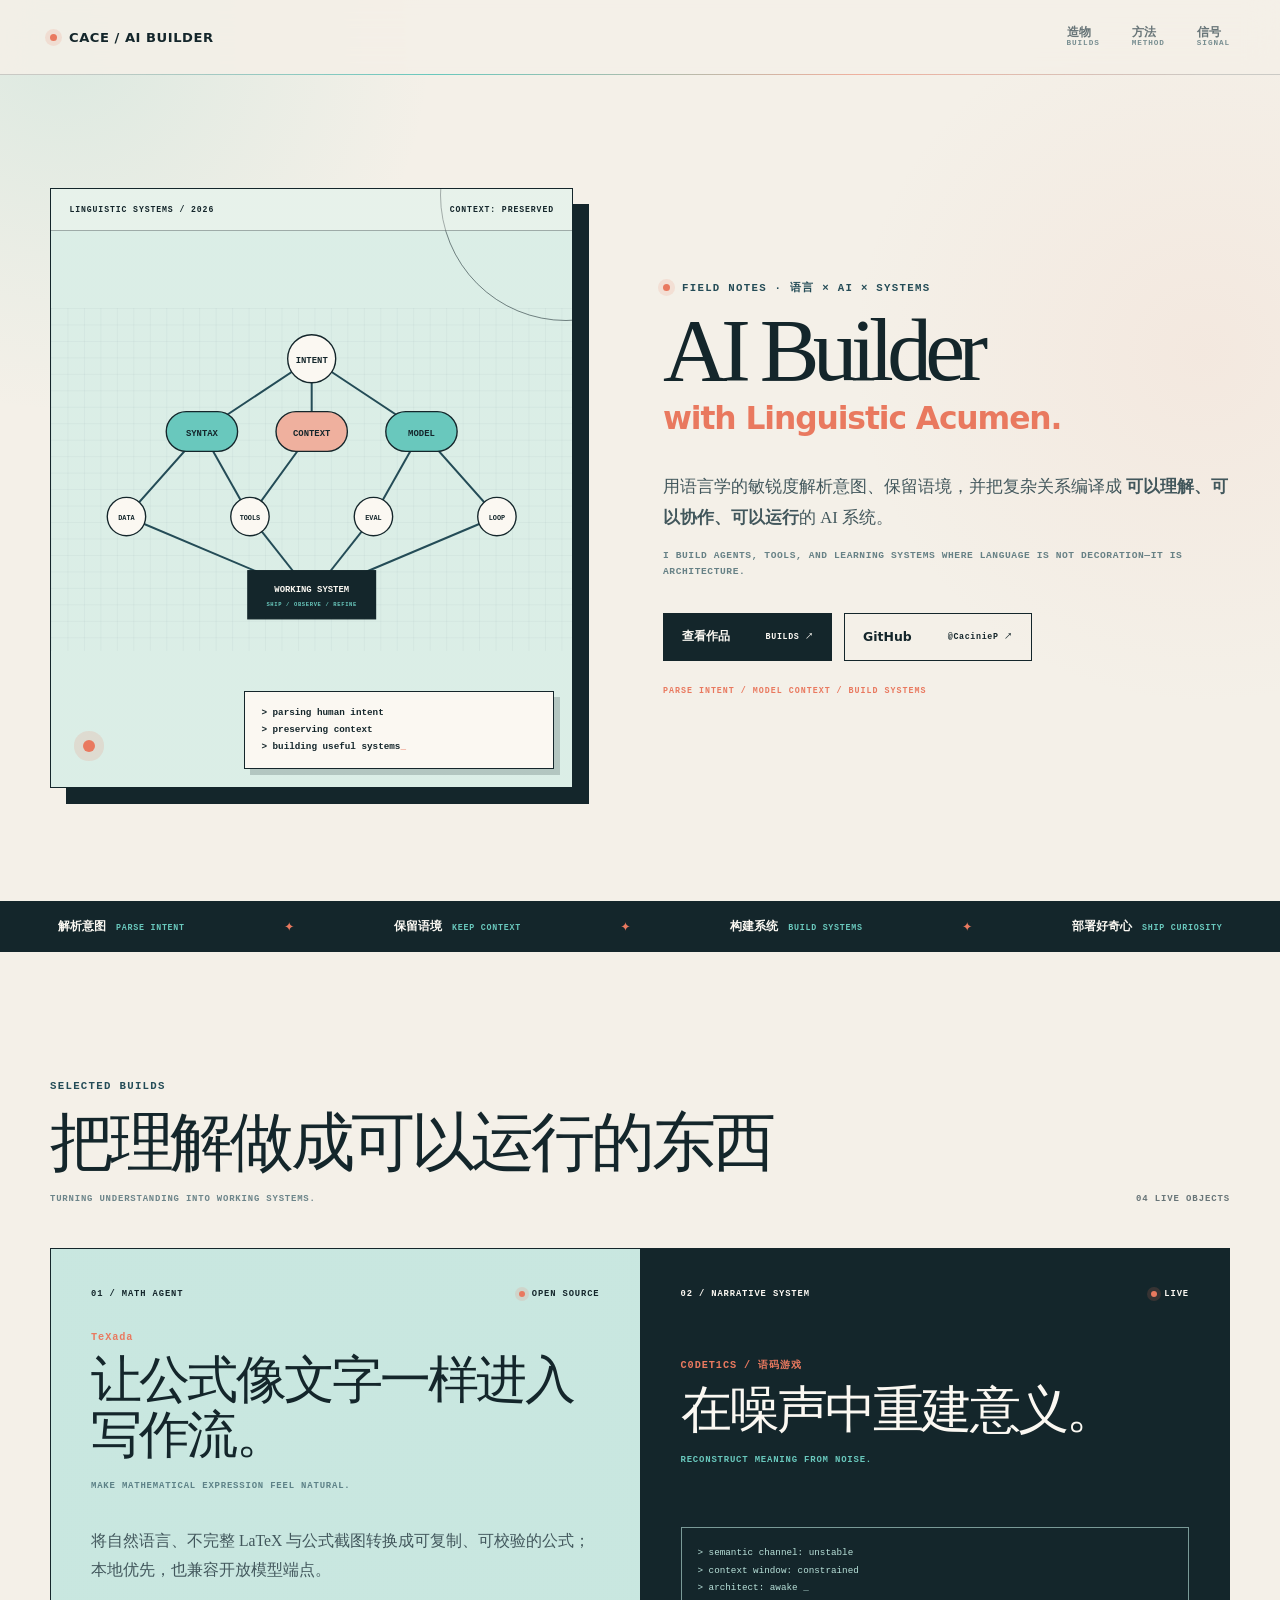
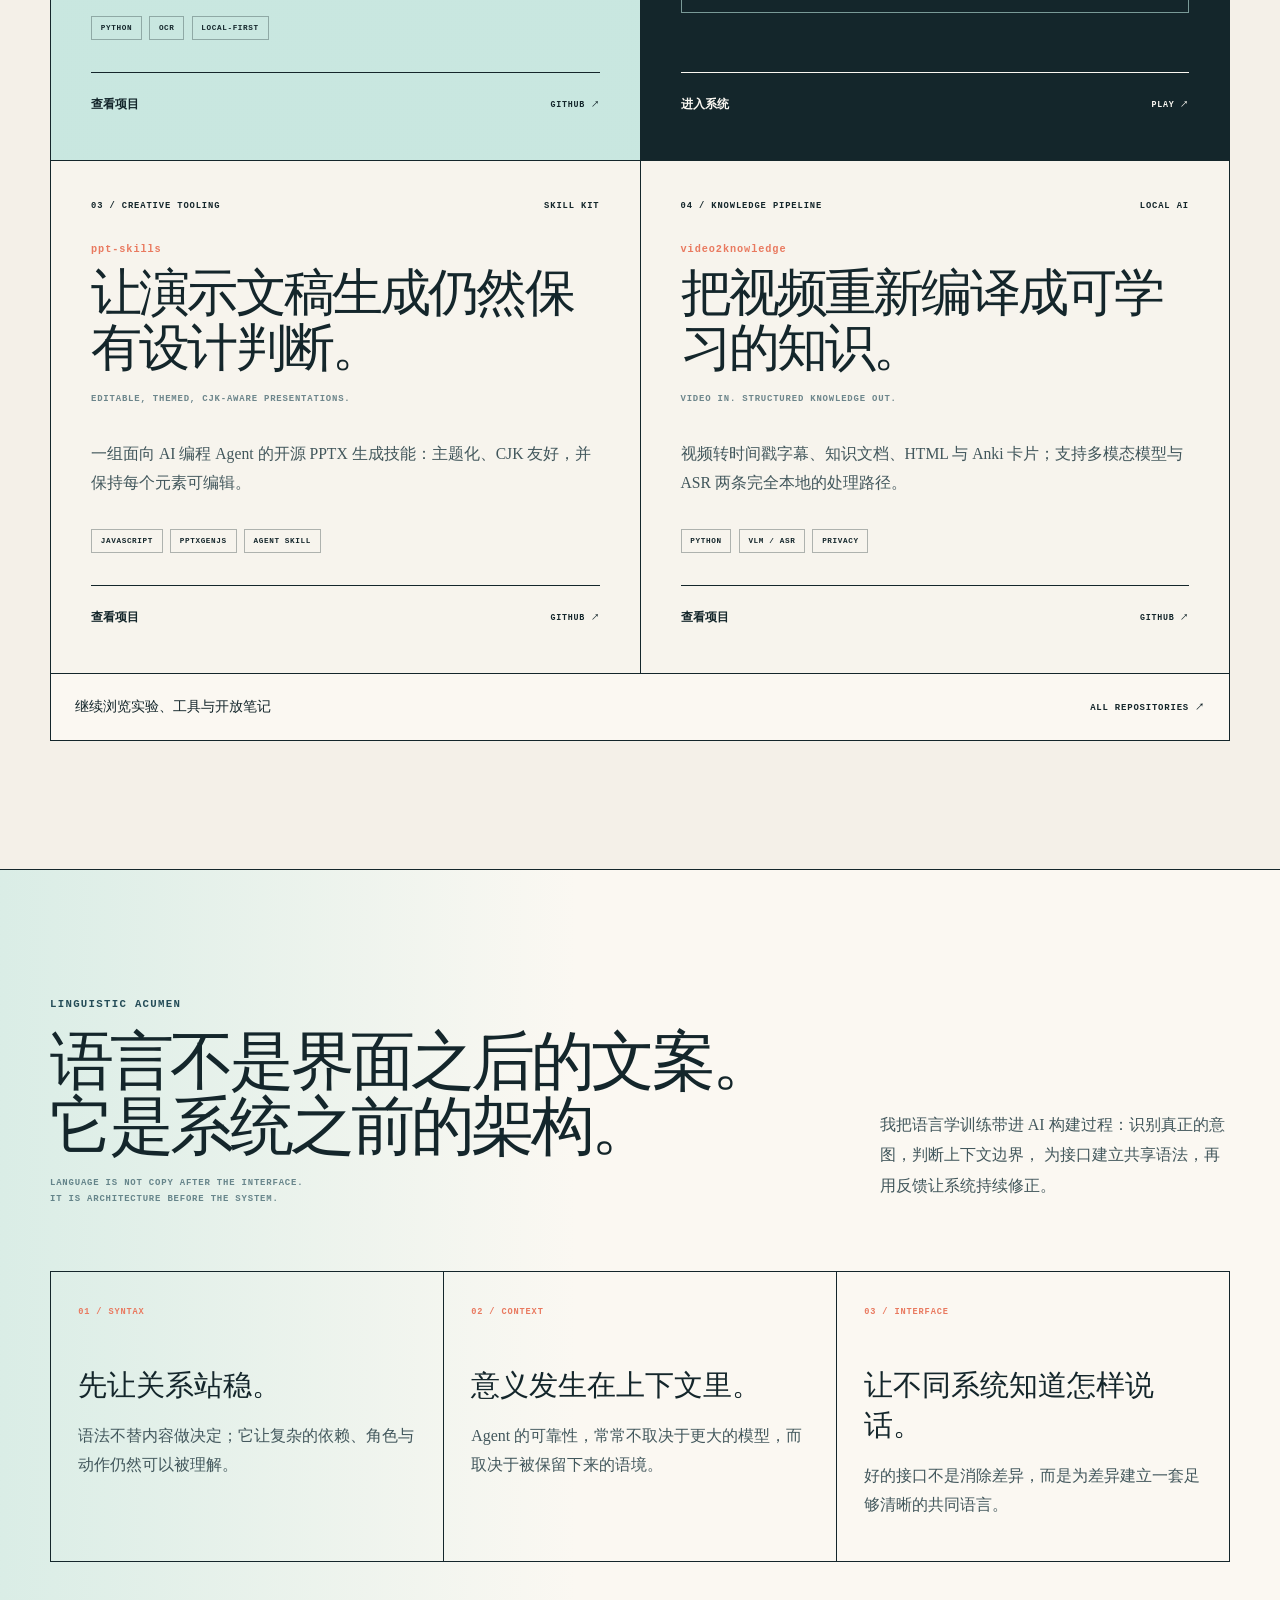
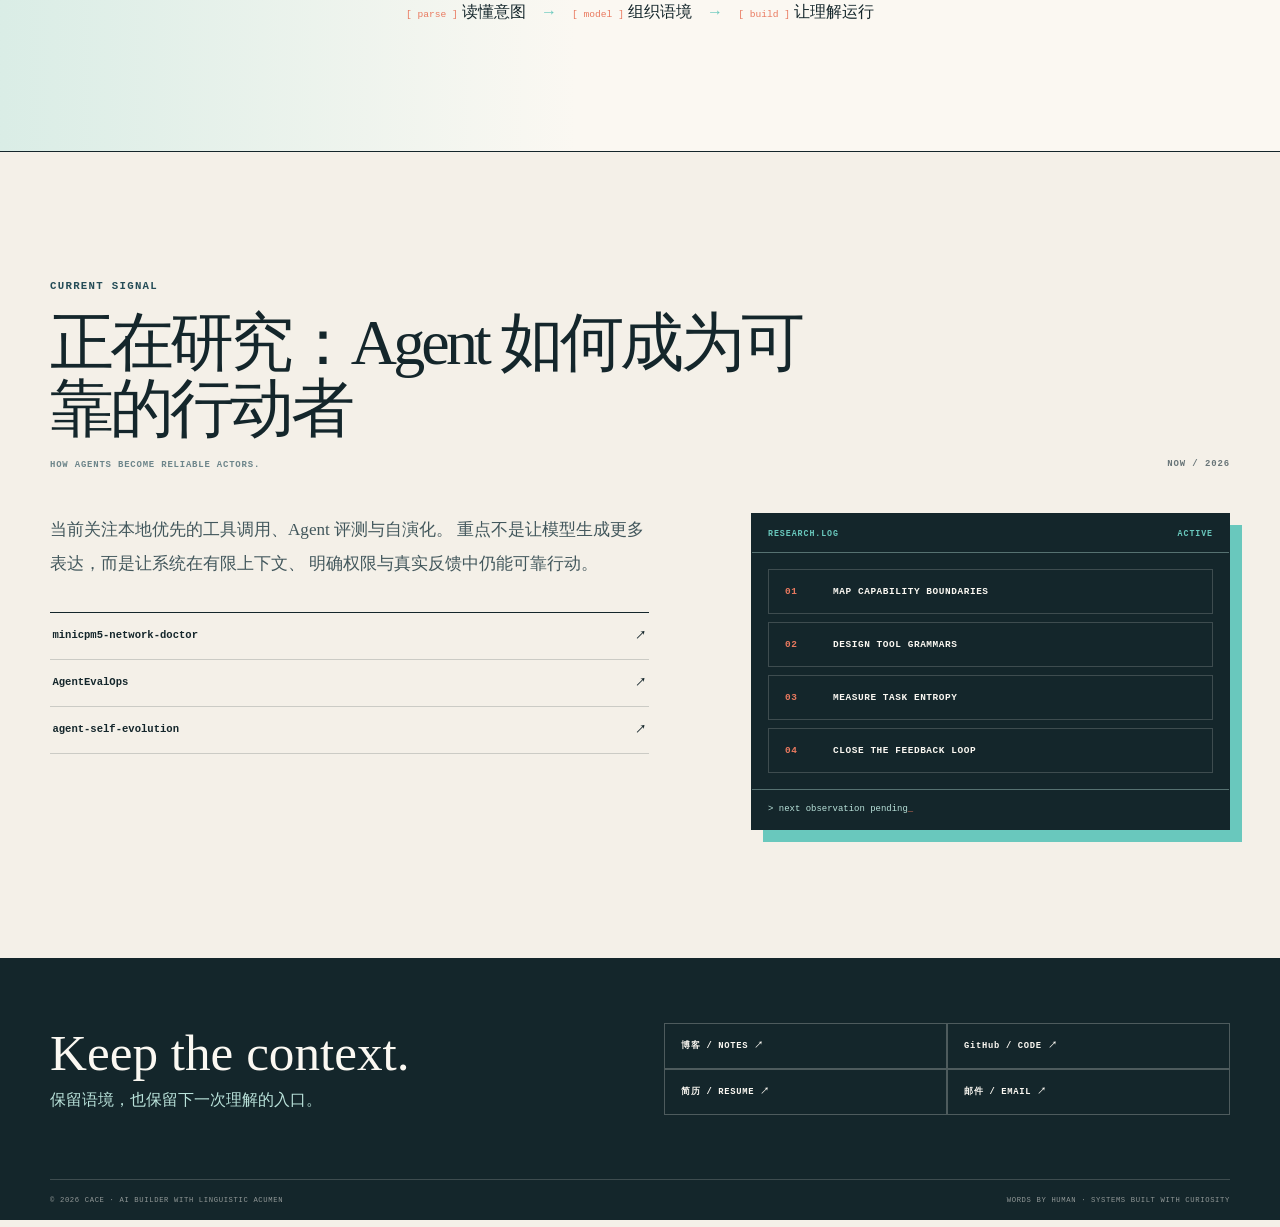
==== index.html @ 43b802f3 "Launch linguistic-acumen portfolio" ====
<!doctype html>
<html lang="zh-CN">
  <head>
    <meta charset="UTF-8" />
    <meta name="viewport" content="width=device-width, initial-scale=1.0" />
    <meta
      name="description"
      content="Cace — AI Builder with Linguistic Acumen. 用语言学敏锐度构建 AI Agent、开发者工具与学习系统。"
    />
    <meta name="theme-color" content="#f4f0e8" />
    <meta property="og:type" content="website" />
    <meta property="og:title" content="Cace — AI Builder with Linguistic Acumen" />
    <meta
      property="og:description"
      content="Parsing intent. Modeling context. Building systems."
    />
    <meta property="og:url" content="https://caciniep.github.io/" />
    <link rel="icon" href="./favicon.svg" type="image/svg+xml" />
    <link rel="canonical" href="https://caciniep.github.io/" />
    <link rel="stylesheet" href="./styles.css" />
    <title>Cace — AI Builder with Linguistic Acumen</title>
  </head>
  <body>
    <a class="skip-link" href="#main-content">跳到正文</a>

    <header class="site-header">
      <div class="shell header-inner">
        <a class="wordmark" href="#top" aria-label="返回首页">
          <span class="status-dot" aria-hidden="true"></span>
          <span>CACE / AI BUILDER</span>
        </a>
        <nav class="site-nav" aria-label="主导航">
          <a href="#builds">造物<small>BUILDS</small></a>
          <a href="#method">方法<small>METHOD</small></a>
          <a href="#signal">信号<small>SIGNAL</small></a>
        </nav>
      </div>
    </header>

    <main id="main-content">
      <section class="hero shell" id="top">
        <div class="hero-art" aria-label="句法树与 Agent 系统图">
          <div class="art-meta">
            <span>LINGUISTIC SYSTEMS / 2026</span>
            <span>CONTEXT: PRESERVED</span>
          </div>
          <svg
            class="graph"
            viewBox="0 0 760 500"
            role="img"
            aria-labelledby="graph-title graph-desc"
          >
            <title id="graph-title">句法树与 Agent 图</title>
            <desc id="graph-desc">
              意图从语言输入，经由语境、工具和反馈节点，汇聚为可运行的系统。
            </desc>
            <defs>
              <pattern
                id="grid"
                width="24"
                height="24"
                patternUnits="userSpaceOnUse"
              >
                <path
                  d="M 24 0 L 0 0 0 24"
                  fill="none"
                  stroke="#244c57"
                  stroke-opacity=".12"
                  stroke-width="1"
                />
              </pattern>
            </defs>
            <rect width="760" height="500" fill="url(#grid)" />
            <g class="graph-lines" fill="none">
              <path d="M380 74 L220 180 L110 304" />
              <path d="M380 74 L380 180 L290 304" />
              <path d="M380 74 L540 180 L650 304" />
              <path d="M220 180 L290 304" />
              <path d="M540 180 L470 304" />
              <path d="M110 304 L380 418" />
              <path d="M290 304 L380 418" />
              <path d="M470 304 L380 418" />
              <path d="M650 304 L380 418" />
            </g>
            <g class="graph-node">
              <circle cx="380" cy="74" r="35" />
              <text x="380" y="80">INTENT</text>
            </g>
            <g class="graph-node graph-node--mint">
              <rect x="168" y="151" width="104" height="58" rx="29" />
              <text x="220" y="186">SYNTAX</text>
            </g>
            <g class="graph-node graph-node--coral">
              <rect x="328" y="151" width="104" height="58" rx="29" />
              <text x="380" y="186">CONTEXT</text>
            </g>
            <g class="graph-node graph-node--mint">
              <rect x="488" y="151" width="104" height="58" rx="29" />
              <text x="540" y="186">MODEL</text>
            </g>
            <g class="graph-node graph-node--small">
              <circle cx="110" cy="304" r="28" />
              <text x="110" y="309">DATA</text>
            </g>
            <g class="graph-node graph-node--small">
              <circle cx="290" cy="304" r="28" />
              <text x="290" y="309">TOOLS</text>
            </g>
            <g class="graph-node graph-node--small">
              <circle cx="470" cy="304" r="28" />
              <text x="470" y="309">EVAL</text>
            </g>
            <g class="graph-node graph-node--small">
              <circle cx="650" cy="304" r="28" />
              <text x="650" y="309">LOOP</text>
            </g>
            <g class="graph-node graph-node--output">
              <rect x="287" y="383" width="186" height="70" />
              <text x="380" y="414">WORKING SYSTEM</text>
              <text class="graph-sub" x="380" y="435">SHIP / OBSERVE / REFINE</text>
            </g>
          </svg>
          <div class="terminal">
            <span>&gt; parsing human intent</span>
            <span>&gt; preserving context</span>
            <span>&gt; building useful systems<span class="cursor">_</span></span>
          </div>
        </div>

        <div class="hero-copy">
          <p class="eyebrow">
            <span class="status-dot" aria-hidden="true"></span>
            FIELD NOTES · 语言 × AI × SYSTEMS
          </p>
          <h1>
            <span>AI Builder</span>
            <em>with Linguistic Acumen.</em>
          </h1>
          <div class="hero-intro">
            <p>
              用语言学的敏锐度解析意图、保留语境，并把复杂关系编译成
              <strong>可以理解、可以协作、可以运行</strong>的 AI 系统。
            </p>
            <p lang="en">
              I build agents, tools, and learning systems where language is not
              decoration—it is architecture.
            </p>
          </div>
          <div class="hero-actions">
            <a class="button button-primary" href="#builds">
              查看作品 <span>BUILDS ↗</span>
            </a>
            <a
              class="button button-quiet"
              href="https://github.com/CacinieP"
              target="_blank"
              rel="noreferrer"
            >
              GitHub <span>@CacinieP ↗</span>
            </a>
          </div>
          <p class="system-line" lang="en">
            PARSE INTENT / MODEL CONTEXT / BUILD SYSTEMS
          </p>
        </div>
      </section>

      <section class="ticker" aria-label="构建宣言">
        <div class="ticker-track">
          <span>解析意图 <small>PARSE INTENT</small></span>
          <b>✦</b>
          <span>保留语境 <small>KEEP CONTEXT</small></span>
          <b>✦</b>
          <span>构建系统 <small>BUILD SYSTEMS</small></span>
          <b>✦</b>
          <span>部署好奇心 <small>SHIP CURIOSITY</small></span>
        </div>
      </section>

      <section class="section shell" id="builds">
        <div class="section-heading">
          <div>
            <p class="eyebrow">SELECTED BUILDS</p>
            <h2>把理解做成可以运行的东西</h2>
            <p class="translation" lang="en">
              TURNING UNDERSTANDING INTO WORKING SYSTEMS.
            </p>
          </div>
          <span class="section-index">04 LIVE OBJECTS</span>
        </div>

        <div class="project-grid">
          <article class="project-card project-card--lead">
            <div class="project-topline">
              <span>01 / MATH AGENT</span>
              <span class="live"><i></i> OPEN SOURCE</span>
            </div>
            <div>
              <p class="project-kicker">TeXada</p>
              <h3>让公式像文字一样进入写作流。</h3>
              <p class="translation" lang="en">
                MAKE MATHEMATICAL EXPRESSION FEEL NATURAL.
              </p>
            </div>
            <p class="project-copy">
              将自然语言、不完整 LaTeX 与公式截图转换成可复制、可校验的公式；
              本地优先，也兼容开放模型端点。
            </p>
            <div class="tag-row">
              <span>PYTHON</span><span>OCR</span><span>LOCAL-FIRST</span>
            </div>
            <a
              class="project-link"
              href="https://github.com/CacinieP/TeXada-the-Math-Agent"
              target="_blank"
              rel="noreferrer"
              aria-label="在 GitHub 查看 TeXada"
            >
              查看项目 <span>GITHUB ↗</span>
            </a>
          </article>

          <article class="project-card project-card--dark">
            <div class="project-topline">
              <span>02 / NARRATIVE SYSTEM</span>
              <span class="live"><i></i> LIVE</span>
            </div>
            <div>
              <p class="project-kicker">C0DET1CS / 语码游戏</p>
              <h3>在噪声中重建意义。</h3>
              <p class="translation" lang="en">
                RECONSTRUCT MEANING FROM NOISE.
              </p>
            </div>
            <div class="mini-terminal" aria-hidden="true">
              <span>&gt; semantic channel: unstable</span>
              <span>&gt; context window: constrained</span>
              <span>&gt; architect: awake _</span>
            </div>
            <a
              class="project-link"
              href="https://codetics.vercel.app/"
              target="_blank"
              rel="noreferrer"
              aria-label="进入 Codetics 游戏"
            >
              进入系统 <span>PLAY ↗</span>
            </a>
          </article>

          <article class="project-card">
            <div class="project-topline">
              <span>03 / CREATIVE TOOLING</span>
              <span>SKILL KIT</span>
            </div>
            <div>
              <p class="project-kicker">ppt-skills</p>
              <h3>让演示文稿生成仍然保有设计判断。</h3>
              <p class="translation" lang="en">
                EDITABLE, THEMED, CJK-AWARE PRESENTATIONS.
              </p>
            </div>
            <p class="project-copy">
              一组面向 AI 编程 Agent 的开源 PPTX 生成技能：主题化、CJK
              友好，并保持每个元素可编辑。
            </p>
            <div class="tag-row">
              <span>JAVASCRIPT</span><span>PPTXGENJS</span><span>AGENT SKILL</span>
            </div>
            <a
              class="project-link"
              href="https://github.com/CacinieP/ppt-skills"
              target="_blank"
              rel="noreferrer"
              aria-label="在 GitHub 查看 ppt-skills"
            >
              查看项目 <span>GITHUB ↗</span>
            </a>
          </article>

          <article class="project-card">
            <div class="project-topline">
              <span>04 / KNOWLEDGE PIPELINE</span>
              <span>LOCAL AI</span>
            </div>
            <div>
              <p class="project-kicker">video2knowledge</p>
              <h3>把视频重新编译成可学习的知识。</h3>
              <p class="translation" lang="en">
                VIDEO IN. STRUCTURED KNOWLEDGE OUT.
              </p>
            </div>
            <p class="project-copy">
              视频转时间戳字幕、知识文档、HTML 与 Anki
              卡片；支持多模态模型与 ASR 两条完全本地的处理路径。
            </p>
            <div class="tag-row">
              <span>PYTHON</span><span>VLM / ASR</span><span>PRIVACY</span>
            </div>
            <a
              class="project-link"
              href="https://github.com/CacinieP/video2knowledge"
              target="_blank"
              rel="noreferrer"
              aria-label="在 GitHub 查看 video2knowledge"
            >
              查看项目 <span>GITHUB ↗</span>
            </a>
          </article>
        </div>

        <a
          class="all-projects"
          href="https://github.com/CacinieP?tab=repositories"
          target="_blank"
          rel="noreferrer"
        >
          <span>继续浏览实验、工具与开放笔记</span>
          <strong>ALL REPOSITORIES ↗</strong>
        </a>
      </section>

      <section class="method" id="method">
        <div class="shell">
          <div class="method-heading">
            <div>
              <p class="eyebrow">LINGUISTIC ACUMEN</p>
              <h2>语言不是界面之后的文案。<br />它是系统之前的架构。</h2>
              <p class="translation" lang="en">
                LANGUAGE IS NOT COPY AFTER THE INTERFACE.<br />
                IT IS ARCHITECTURE BEFORE THE SYSTEM.
              </p>
            </div>
            <p>
              我把语言学训练带进 AI 构建过程：识别真正的意图，判断上下文边界，
              为接口建立共享语法，再用反馈让系统持续修正。
            </p>
          </div>

          <div class="method-grid">
            <article>
              <span>01 / SYNTAX</span>
              <h3>先让关系站稳。</h3>
              <p>
                语法不替内容做决定；它让复杂的依赖、角色与动作仍然可以被理解。
              </p>
            </article>
            <article>
              <span>02 / CONTEXT</span>
              <h3>意义发生在上下文里。</h3>
              <p>
                Agent 的可靠性，常常不取决于更大的模型，而取决于被保留下来的语境。
              </p>
            </article>
            <article>
              <span>03 / INTERFACE</span>
              <h3>让不同系统知道怎样说话。</h3>
              <p>
                好的接口不是消除差异，而是为差异建立一套足够清晰的共同语言。
              </p>
            </article>
          </div>

          <p class="method-bridge">
            <span>[ parse ]</span> 读懂意图 <i>→</i>
            <span>[ model ]</span> 组织语境 <i>→</i>
            <span>[ build ]</span> 让理解运行
          </p>
        </div>
      </section>

      <section class="section shell signal-section" id="signal">
        <div class="section-heading">
          <div>
            <p class="eyebrow">CURRENT SIGNAL</p>
            <h2>正在研究：Agent 如何成为可靠的行动者</h2>
            <p class="translation" lang="en">
              HOW AGENTS BECOME RELIABLE ACTORS.
            </p>
          </div>
          <span class="section-index">NOW / 2026</span>
        </div>

        <div class="signal-grid">
          <div class="signal-copy">
            <p>
              当前关注本地优先的工具调用、Agent 评测与自演化。
              重点不是让模型生成更多表达，而是让系统在有限上下文、
              明确权限与真实反馈中仍能可靠行动。
            </p>
            <div class="signal-links">
              <a
                href="https://github.com/CacinieP/minicpm5-network-doctor"
                target="_blank"
                rel="noreferrer"
              >
                minicpm5-network-doctor <span>↗</span>
              </a>
              <a
                href="https://github.com/CacinieP/AgentEvalOps"
                target="_blank"
                rel="noreferrer"
              >
                AgentEvalOps <span>↗</span>
              </a>
              <a
                href="https://github.com/CacinieP/agent-self-evolution"
                target="_blank"
                rel="noreferrer"
              >
                agent-self-evolution <span>↗</span>
              </a>
            </div>
          </div>

          <div class="signal-console" aria-label="当前研究路径">
            <div class="console-head">
              <span>RESEARCH.LOG</span><span>ACTIVE</span>
            </div>
            <ol>
              <li><span>01</span>MAP CAPABILITY BOUNDARIES</li>
              <li><span>02</span>DESIGN TOOL GRAMMARS</li>
              <li><span>03</span>MEASURE TASK ENTROPY</li>
              <li><span>04</span>CLOSE THE FEEDBACK LOOP</li>
            </ol>
            <p>&gt; next observation pending<span class="cursor">_</span></p>
          </div>
        </div>
      </section>
    </main>

    <footer class="site-footer">
      <div class="shell footer-inner">
        <div>
          <p class="footer-title">Keep the context.</p>
          <p>保留语境，也保留下一次理解的入口。</p>
        </div>
        <nav aria-label="页脚导航">
          <a
            href="https://linguistwantstech.online/"
            target="_blank"
            rel="noreferrer"
            >博客 / NOTES ↗</a
          >
          <a
            href="https://github.com/CacinieP"
            target="_blank"
            rel="noreferrer"
            >GitHub / CODE ↗</a
          >
          <a href="https://caciniep.github.io/resume/">简历 / RESUME ↗</a>
          <a href="mailto:cacinie@gmail.com">邮件 / EMAIL ↗</a>
        </nav>
      </div>
      <div class="shell footer-bottom">
        <span>© 2026 CACE · AI BUILDER WITH LINGUISTIC ACUMEN</span>
        <span>WORDS BY HUMAN · SYSTEMS BUILT WITH CURIOSITY</span>
      </div>
    </footer>
  </body>
</html>
---- styles.css ----
:root {
  --paper: #f4f0e8;
  --paper-bright: #fbf8f2;
  --ink: #14262b;
  --ink-soft: #244c57;
  --muted: #687578;
  --line: rgba(20, 38, 43, 0.18);
  --aqua: #69c8bd;
  --aqua-soft: #b9e2da;
  --coral: #e9795f;
  --coral-soft: #efb09e;
  --yellow: #efc75e;
  --serif: "Iowan Old Style", "Songti SC", "Noto Serif CJK SC", "STSong",
    Georgia, serif;
  --sans: "Avenir Next", "PingFang SC", "Noto Sans CJK SC", "Microsoft YaHei",
    system-ui, sans-serif;
  --mono: "SFMono-Regular", "Cascadia Code", "Roboto Mono", monospace;
}

* {
  box-sizing: border-box;
}

html {
  scroll-behavior: smooth;
}

body {
  margin: 0;
  background:
    radial-gradient(circle at 5% 1%, rgba(105, 200, 189, 0.17), transparent 23rem),
    radial-gradient(circle at 94% 8%, rgba(239, 176, 158, 0.12), transparent 22rem),
    var(--paper);
  color: var(--ink);
  font-family: var(--sans);
  -webkit-font-smoothing: antialiased;
}

a {
  color: inherit;
  text-decoration: none;
}

::selection {
  background: var(--yellow);
  color: var(--ink);
}

.shell {
  width: min(1180px, calc(100% - 3rem));
  margin-inline: auto;
}

.skip-link {
  position: fixed;
  top: 0.75rem;
  left: 0.75rem;
  z-index: 100;
  padding: 0.7rem 1rem;
  border: 1px solid var(--ink);
  background: var(--paper-bright);
  font-weight: 750;
  transform: translateY(-160%);
}

.skip-link:focus {
  transform: translateY(0);
}

.site-header {
  position: sticky;
  top: 0;
  z-index: 50;
  border-bottom: 1px solid var(--line);
  background: rgba(244, 240, 232, 0.88);
  backdrop-filter: blur(16px);
}

.site-header::after {
  position: absolute;
  right: 0;
  bottom: -1px;
  left: 0;
  height: 1px;
  content: "";
  background: linear-gradient(
    90deg,
    transparent 5%,
    var(--aqua) 34%,
    var(--coral-soft) 67%,
    transparent 95%
  );
}

.header-inner {
  display: flex;
  min-height: 74px;
  align-items: center;
  justify-content: space-between;
  gap: 2rem;
}

.wordmark {
  display: inline-flex;
  align-items: center;
  gap: 0.75rem;
  font-size: 0.82rem;
  font-weight: 800;
  letter-spacing: 0.04em;
}

.status-dot {
  display: inline-block;
  width: 7px;
  height: 7px;
  border-radius: 50%;
  background: var(--coral);
  box-shadow: 0 0 0 5px rgba(233, 121, 95, 0.14);
  flex: 0 0 auto;
}

.site-nav {
  display: flex;
  align-items: center;
  gap: 2rem;
  color: var(--muted);
  font-size: 0.78rem;
  font-weight: 700;
}

.site-nav a {
  position: relative;
  display: grid;
  gap: 0.08rem;
  padding-block: 0.3rem;
  line-height: 1;
}

.site-nav small {
  color: rgba(36, 76, 87, 0.6);
  font-family: var(--mono);
  font-size: 0.48rem;
  letter-spacing: 0.12em;
}

.site-nav a::after {
  position: absolute;
  right: 0;
  bottom: 0;
  left: 0;
  height: 1px;
  content: "";
  background: var(--ink);
  transform: scaleX(0);
  transform-origin: right;
  transition: transform 180ms ease;
}

.site-nav a:hover::after,
.site-nav a:focus-visible::after {
  transform: scaleX(1);
  transform-origin: left;
}

.hero {
  display: grid;
  min-height: calc(100svh - 74px);
  padding-block: clamp(2.5rem, 6vw, 5rem);
  grid-template-columns: minmax(0, 0.96fr) minmax(0, 1.04fr);
  align-items: center;
  gap: clamp(3rem, 7vw, 7rem);
}

.hero-art {
  position: relative;
  min-height: 600px;
  border: 1px solid var(--ink);
  background:
    linear-gradient(rgba(105, 200, 189, 0.22), rgba(105, 200, 189, 0.22)),
    var(--paper-bright);
  box-shadow: 16px 16px 0 var(--ink);
  overflow: hidden;
}

.hero-art::before {
  position: absolute;
  width: 250px;
  height: 250px;
  right: -120px;
  top: -120px;
  border: 1px solid rgba(20, 38, 43, 0.55);
  border-radius: 50%;
  content: "";
}

.hero-art::after {
  position: absolute;
  width: 12px;
  height: 12px;
  left: 32px;
  bottom: 35px;
  border-radius: 50%;
  content: "";
  background: var(--coral);
  box-shadow: 0 0 0 9px rgba(233, 121, 95, 0.16);
}

.art-meta {
  position: absolute;
  z-index: 2;
  top: 0;
  right: 0;
  left: 0;
  display: flex;
  justify-content: space-between;
  padding: 1rem 1.15rem;
  border-bottom: 1px solid rgba(20, 38, 43, 0.35);
  background: rgba(251, 248, 242, 0.36);
  font-family: var(--mono);
  font-size: 0.51rem;
  font-weight: 700;
  letter-spacing: 0.11em;
}

.graph {
  position: absolute;
  inset: 58px 0 75px;
  width: 100%;
  height: calc(100% - 133px);
}

.graph-lines path {
  stroke: var(--ink-soft);
  stroke-width: 2;
  vector-effect: non-scaling-stroke;
}

.graph-node circle,
.graph-node rect {
  fill: var(--paper-bright);
  stroke: var(--ink);
  stroke-width: 2;
}

.graph-node--mint rect {
  fill: var(--aqua);
}

.graph-node--coral rect {
  fill: var(--coral-soft);
}

.graph-node--output rect {
  fill: var(--ink);
}

.graph-node text {
  fill: var(--ink);
  font-family: var(--mono);
  font-size: 13px;
  font-weight: 800;
  text-anchor: middle;
}

.graph-node--small text {
  font-size: 10px;
}

.graph-node--output text {
  fill: var(--paper-bright);
}

.graph-node .graph-sub {
  fill: var(--aqua);
  font-size: 8px;
  font-weight: 650;
  letter-spacing: 0.12em;
}

.terminal {
  position: absolute;
  right: 18px;
  bottom: 18px;
  display: grid;
  width: min(310px, calc(100% - 70px));
  padding: 0.8rem 1rem;
  border: 1px solid var(--ink);
  background: var(--paper-bright);
  font-family: var(--mono);
  font-size: 0.58rem;
  font-weight: 650;
  line-height: 1.8;
  box-shadow: 6px 6px 0 rgba(20, 38, 43, 0.2);
}

.cursor {
  color: var(--coral);
  animation: blink 1.1s step-end infinite;
}

@keyframes blink {
  50% {
    opacity: 0;
  }
}

.eyebrow {
  display: flex;
  margin: 0 0 1.15rem;
  align-items: center;
  gap: 0.75rem;
  color: var(--ink-soft);
  font-family: var(--mono);
  font-size: 0.67rem;
  font-weight: 750;
  letter-spacing: 0.12em;
}

.hero-copy h1 {
  margin: 0;
  font-family: var(--serif);
  font-size: clamp(4rem, 7vw, 7.6rem);
  font-weight: 500;
  letter-spacing: -0.075em;
  line-height: 0.82;
}

.hero-copy h1 span,
.hero-copy h1 em {
  display: block;
}

.hero-copy h1 em {
  max-width: 620px;
  margin-top: 0.48em;
  color: var(--coral);
  font-family: var(--sans);
  font-size: 0.35em;
  font-style: normal;
  font-weight: 700;
  letter-spacing: -0.035em;
  line-height: 1.08;
}

.hero-intro {
  display: grid;
  max-width: 640px;
  margin-top: 2.2rem;
  gap: 0.9rem;
  color: #42575c;
  font-family: var(--serif);
  font-size: 1.04rem;
  line-height: 1.9;
}

.hero-intro p {
  margin: 0;
}

.hero-intro p[lang="en"] {
  color: rgba(36, 76, 87, 0.68);
  font-family: var(--mono);
  font-size: 0.6rem;
  font-weight: 650;
  letter-spacing: 0.06em;
  line-height: 1.7;
  text-transform: uppercase;
}

.hero-actions {
  display: flex;
  margin-top: 2rem;
  flex-wrap: wrap;
  gap: 0.75rem;
}

.button {
  display: inline-flex;
  min-height: 48px;
  align-items: center;
  justify-content: space-between;
  gap: 2.25rem;
  padding: 0.8rem 1.1rem;
  border: 1px solid var(--ink);
  font-size: 0.78rem;
  font-weight: 750;
  transition:
    background 160ms ease,
    color 160ms ease,
    transform 160ms ease,
    box-shadow 160ms ease;
}

.button span {
  font-family: var(--mono);
  font-size: 0.52rem;
  letter-spacing: 0.08em;
}

.button-primary {
  background: var(--ink);
  color: var(--paper-bright);
}

.button:hover {
  transform: translateY(-2px);
  box-shadow: 4px 4px 0 var(--aqua);
}

.button-quiet:hover {
  background: var(--paper-bright);
}

.system-line {
  margin: 1.6rem 0 0;
  color: var(--coral);
  font-family: var(--mono);
  font-size: 0.52rem;
  font-weight: 750;
  letter-spacing: 0.12em;
}

.ticker {
  overflow: hidden;
  border-block: 1px solid var(--ink);
  background: var(--ink);
  color: var(--paper-bright);
}

.ticker-track {
  display: flex;
  width: max-content;
  min-width: 100%;
  align-items: center;
  justify-content: space-around;
  gap: 3rem;
  padding: 1rem 2rem;
  font-size: 0.78rem;
  font-weight: 700;
}

.ticker-track span {
  display: flex;
  align-items: baseline;
  gap: 0.65rem;
  white-space: nowrap;
}

.ticker-track small {
  color: var(--aqua);
  font-family: var(--mono);
  font-size: 0.52rem;
  letter-spacing: 0.09em;
}

.ticker-track b {
  color: var(--coral);
}

.section {
  padding-block: clamp(5rem, 10vw, 9rem);
  scroll-margin-top: 72px;
}

.section-heading {
  display: flex;
  align-items: end;
  justify-content: space-between;
  gap: 3rem;
  margin-bottom: 2.5rem;
}

.section-heading h2,
.method-heading h2 {
  max-width: 800px;
  margin: 0;
  font-family: var(--serif);
  font-size: clamp(2.6rem, 5vw, 4.8rem);
  font-weight: 500;
  letter-spacing: -0.06em;
  line-height: 1.03;
}

.translation {
  margin: 1rem 0 0;
  color: rgba(36, 76, 87, 0.65);
  font-family: var(--mono);
  font-size: 0.56rem;
  font-weight: 700;
  letter-spacing: 0.09em;
  line-height: 1.7;
}

.section-index {
  flex: 0 0 auto;
  padding-bottom: 0.25rem;
  color: var(--muted);
  font-family: var(--mono);
  font-size: 0.56rem;
  font-weight: 700;
  letter-spacing: 0.1em;
}

.project-grid {
  display: grid;
  grid-template-columns: repeat(2, minmax(0, 1fr));
  border-top: 1px solid var(--ink);
  border-left: 1px solid var(--ink);
}

.project-card {
  position: relative;
  display: flex;
  min-height: 500px;
  flex-direction: column;
  justify-content: space-between;
  gap: 2rem;
  padding: clamp(1.5rem, 4vw, 2.5rem);
  border-right: 1px solid var(--ink);
  border-bottom: 1px solid var(--ink);
  background: rgba(251, 248, 242, 0.44);
  transition:
    background 180ms ease,
    transform 180ms ease;
}

.project-card:hover {
  z-index: 2;
  background: var(--paper-bright);
  transform: translate(-3px, -3px);
  box-shadow: 7px 7px 0 var(--aqua);
}

.project-card--lead {
  background:
    linear-gradient(rgba(185, 226, 218, 0.76), rgba(185, 226, 218, 0.76)),
    var(--paper-bright);
}

.project-card--dark {
  background: var(--ink);
  color: var(--paper-bright);
}

.project-card--dark:hover {
  background: var(--ink-soft);
}

.project-topline {
  display: flex;
  align-items: center;
  justify-content: space-between;
  gap: 1.5rem;
  font-family: var(--mono);
  font-size: 0.55rem;
  font-weight: 750;
  letter-spacing: 0.1em;
}

.live {
  display: inline-flex;
  align-items: center;
  gap: 0.45rem;
}

.live i {
  width: 6px;
  height: 6px;
  border-radius: 50%;
  background: var(--coral);
  box-shadow: 0 0 0 4px rgba(233, 121, 95, 0.16);
}

.project-kicker {
  margin: 0 0 0.6rem;
  color: var(--coral);
  font-family: var(--mono);
  font-size: 0.64rem;
  font-weight: 750;
  letter-spacing: 0.09em;
}

.project-card h3 {
  max-width: 490px;
  margin: 0;
  font-family: var(--serif);
  font-size: clamp(2rem, 4vw, 3.65rem);
  font-weight: 500;
  letter-spacing: -0.055em;
  line-height: 1.08;
}

.project-card--dark .translation {
  color: var(--aqua);
}

.project-copy {
  max-width: 520px;
  margin: 0;
  color: #42575c;
  font-family: var(--serif);
  font-size: 0.98rem;
  line-height: 1.85;
}

.tag-row {
  display: flex;
  flex-wrap: wrap;
  gap: 0.45rem;
}

.tag-row span {
  padding: 0.45rem 0.55rem;
  border: 1px solid rgba(20, 38, 43, 0.32);
  font-family: var(--mono);
  font-size: 0.48rem;
  font-weight: 700;
  letter-spacing: 0.08em;
}

.project-link {
  display: flex;
  min-height: 48px;
  align-items: center;
  justify-content: space-between;
  padding-top: 1rem;
  border-top: 1px solid currentColor;
  font-size: 0.78rem;
  font-weight: 750;
}

.project-link span {
  font-family: var(--mono);
  font-size: 0.52rem;
  letter-spacing: 0.09em;
}

.mini-terminal {
  display: grid;
  padding: 1rem;
  border: 1px solid rgba(185, 226, 218, 0.62);
  color: var(--aqua-soft);
  font-family: var(--mono);
  font-size: 0.58rem;
  line-height: 1.85;
}

.all-projects {
  display: flex;
  align-items: center;
  justify-content: space-between;
  gap: 2rem;
  padding: 1.5rem;
  border: 1px solid var(--ink);
  border-top: 0;
  background: var(--paper-bright);
  font-size: 0.85rem;
  transition:
    background 160ms ease,
    color 160ms ease;
}

.all-projects strong {
  font-family: var(--mono);
  font-size: 0.56rem;
  letter-spacing: 0.09em;
}

.all-projects:hover {
  background: var(--coral);
  color: var(--paper-bright);
}

.method {
  padding-block: clamp(5rem, 10vw, 9rem);
  border-block: 1px solid var(--ink);
  background:
    linear-gradient(90deg, rgba(185, 226, 218, 0.5), transparent 45%),
    var(--paper-bright);
  scroll-margin-top: 72px;
}

.method-heading {
  display: grid;
  grid-template-columns: minmax(0, 1.35fr) minmax(280px, 0.65fr);
  align-items: end;
  gap: clamp(3rem, 8vw, 8rem);
}

.method-heading > p {
  margin: 0 0 0.35rem;
  color: #42575c;
  font-family: var(--serif);
  line-height: 1.9;
}

.method-grid {
  display: grid;
  margin-top: 4rem;
  grid-template-columns: repeat(3, minmax(0, 1fr));
  border-top: 1px solid var(--ink);
  border-left: 1px solid var(--ink);
}

.method-grid article {
  min-height: 290px;
  padding: 1.7rem;
  border-right: 1px solid var(--ink);
  border-bottom: 1px solid var(--ink);
}

.method-grid article > span {
  color: var(--coral);
  font-family: var(--mono);
  font-size: 0.54rem;
  font-weight: 750;
  letter-spacing: 0.1em;
}

.method-grid h3 {
  margin: 3rem 0 1rem;
  font-family: var(--serif);
  font-size: 1.8rem;
  font-weight: 500;
}

.method-grid p {
  margin: 0;
  color: #42575c;
  font-family: var(--serif);
  line-height: 1.8;
}

.method-bridge {
  margin: 2.5rem 0 0;
  text-align: center;
  font-family: var(--serif);
}

.method-bridge span {
  color: var(--coral);
  font-family: var(--mono);
  font-size: 0.6rem;
}

.method-bridge i {
  margin-inline: 0.7rem;
  color: var(--aqua);
  font-style: normal;
}

.signal-grid {
  display: grid;
  grid-template-columns: minmax(0, 1fr) minmax(380px, 0.8fr);
  gap: clamp(3rem, 8vw, 8rem);
}

.signal-copy > p {
  max-width: 670px;
  margin: 0;
  color: #42575c;
  font-family: var(--serif);
  font-size: 1.07rem;
  line-height: 1.95;
}

.signal-links {
  display: grid;
  margin-top: 2rem;
  border-top: 1px solid var(--ink);
}

.signal-links a {
  display: flex;
  justify-content: space-between;
  padding: 1rem 0.15rem;
  border-bottom: 1px solid var(--line);
  font-family: var(--mono);
  font-size: 0.66rem;
  font-weight: 700;
  transition: padding 160ms ease;
}

.signal-links a:hover {
  padding-inline: 0.65rem;
}

.signal-console {
  border: 1px solid var(--ink);
  background: var(--ink);
  color: var(--paper-bright);
  box-shadow: 12px 12px 0 var(--aqua);
}

.console-head {
  display: flex;
  justify-content: space-between;
  padding: 0.9rem 1rem;
  border-bottom: 1px solid rgba(185, 226, 218, 0.4);
  color: var(--aqua);
  font-family: var(--mono);
  font-size: 0.52rem;
  font-weight: 750;
  letter-spacing: 0.11em;
}

.signal-console ol {
  display: grid;
  margin: 0;
  padding: 1rem;
  list-style: none;
  gap: 0.5rem;
}

.signal-console li {
  display: grid;
  padding: 1rem;
  border: 1px solid rgba(251, 248, 242, 0.18);
  grid-template-columns: 3rem 1fr;
  align-items: center;
  font-family: var(--mono);
  font-size: 0.59rem;
  font-weight: 700;
  letter-spacing: 0.06em;
}

.signal-console li span {
  color: var(--coral);
}

.signal-console > p {
  margin: 0;
  padding: 0.9rem 1rem;
  border-top: 1px solid rgba(185, 226, 218, 0.4);
  color: var(--aqua-soft);
  font-family: var(--mono);
  font-size: 0.56rem;
}

.site-footer {
  border-top: 1px solid var(--ink);
  background: var(--ink);
  color: var(--paper-bright);
}

.footer-inner {
  display: grid;
  padding-block: 4rem;
  grid-template-columns: 1fr 1fr;
  gap: 3rem;
}

.footer-inner p {
  max-width: 470px;
  margin: 0.5rem 0 0;
  color: var(--aqua-soft);
  font-family: var(--serif);
}

.footer-inner .footer-title {
  margin: 0;
  color: var(--paper-bright);
  font-family: var(--serif);
  font-size: clamp(2rem, 4vw, 3.5rem);
}

.footer-inner nav {
  display: grid;
  align-content: start;
  grid-template-columns: repeat(2, minmax(0, 1fr));
}

.footer-inner nav a {
  padding: 1rem;
  border: 1px solid rgba(251, 248, 242, 0.25);
  font-family: var(--mono);
  font-size: 0.55rem;
  font-weight: 700;
  letter-spacing: 0.08em;
  transition:
    background 160ms ease,
    color 160ms ease;
}

.footer-inner nav a:hover {
  background: var(--aqua);
  color: var(--ink);
}

.footer-bottom {
  display: flex;
  justify-content: space-between;
  gap: 2rem;
  padding-block: 1rem;
  border-top: 1px solid rgba(251, 248, 242, 0.18);
  color: rgba(251, 248, 242, 0.54);
  font-family: var(--mono);
  font-size: 0.45rem;
  letter-spacing: 0.09em;
}

a:focus-visible {
  outline: 2px solid var(--coral);
  outline-offset: 4px;
}

@media (max-width: 900px) {
  .hero {
    min-height: auto;
    grid-template-columns: 1fr;
  }

  .hero-art {
    min-height: 540px;
  }

  .hero-copy {
    padding-block: 1rem 2rem;
  }

  .method-heading,
  .signal-grid {
    grid-template-columns: 1fr;
  }

  .project-grid,
  .method-grid {
    grid-template-columns: 1fr;
  }

  .project-card {
    min-height: 450px;
  }

  .method-grid article {
    min-height: 240px;
  }
}

@media (max-width: 640px) {
  .shell {
    width: min(100% - 1.5rem, 1180px);
  }

  .site-nav {
    gap: 0.8rem;
  }

  .site-nav a {
    font-size: 0.7rem;
  }

  .site-nav small {
    display: none;
  }

  .wordmark {
    font-size: 0.7rem;
  }

  .hero {
    gap: 2.8rem;
  }

  .hero-art {
    min-height: 430px;
    box-shadow: 8px 8px 0 var(--ink);
  }

  .art-meta {
    padding: 0.8rem;
    font-size: 0.42rem;
  }

  .graph {
    inset: 50px -55px 55px;
    width: calc(100% + 110px);
    height: calc(100% - 105px);
  }

  .terminal {
    right: 10px;
    bottom: 10px;
    width: calc(100% - 58px);
  }

  .hero-copy h1 {
    font-size: clamp(3.6rem, 21vw, 5.2rem);
  }

  .hero-copy h1 em {
    font-size: 0.31em;
  }

  .ticker-track {
    justify-content: flex-start;
  }

  .section-heading {
    display: grid;
    gap: 1rem;
  }

  .project-card {
    min-height: 480px;
  }

  .all-projects,
  .footer-bottom {
    align-items: flex-start;
    flex-direction: column;
  }

  .method-heading h2 br {
    display: none;
  }

  .method-bridge {
    display: grid;
    gap: 0.35rem;
    text-align: left;
  }

  .method-bridge i {
    display: none;
  }

  .signal-grid {
    gap: 2.5rem;
  }

  .footer-inner {
    grid-template-columns: 1fr;
  }

  .footer-inner nav {
    grid-template-columns: 1fr;
  }
}

@media (prefers-reduced-motion: reduce) {
  html {
    scroll-behavior: auto;
  }

  *,
  *::before,
  *::after {
    animation-duration: 0.01ms !important;
    animation-iteration-count: 1 !important;
    scroll-behavior: auto !important;
    transition-duration: 0.01ms !important;
  }
}
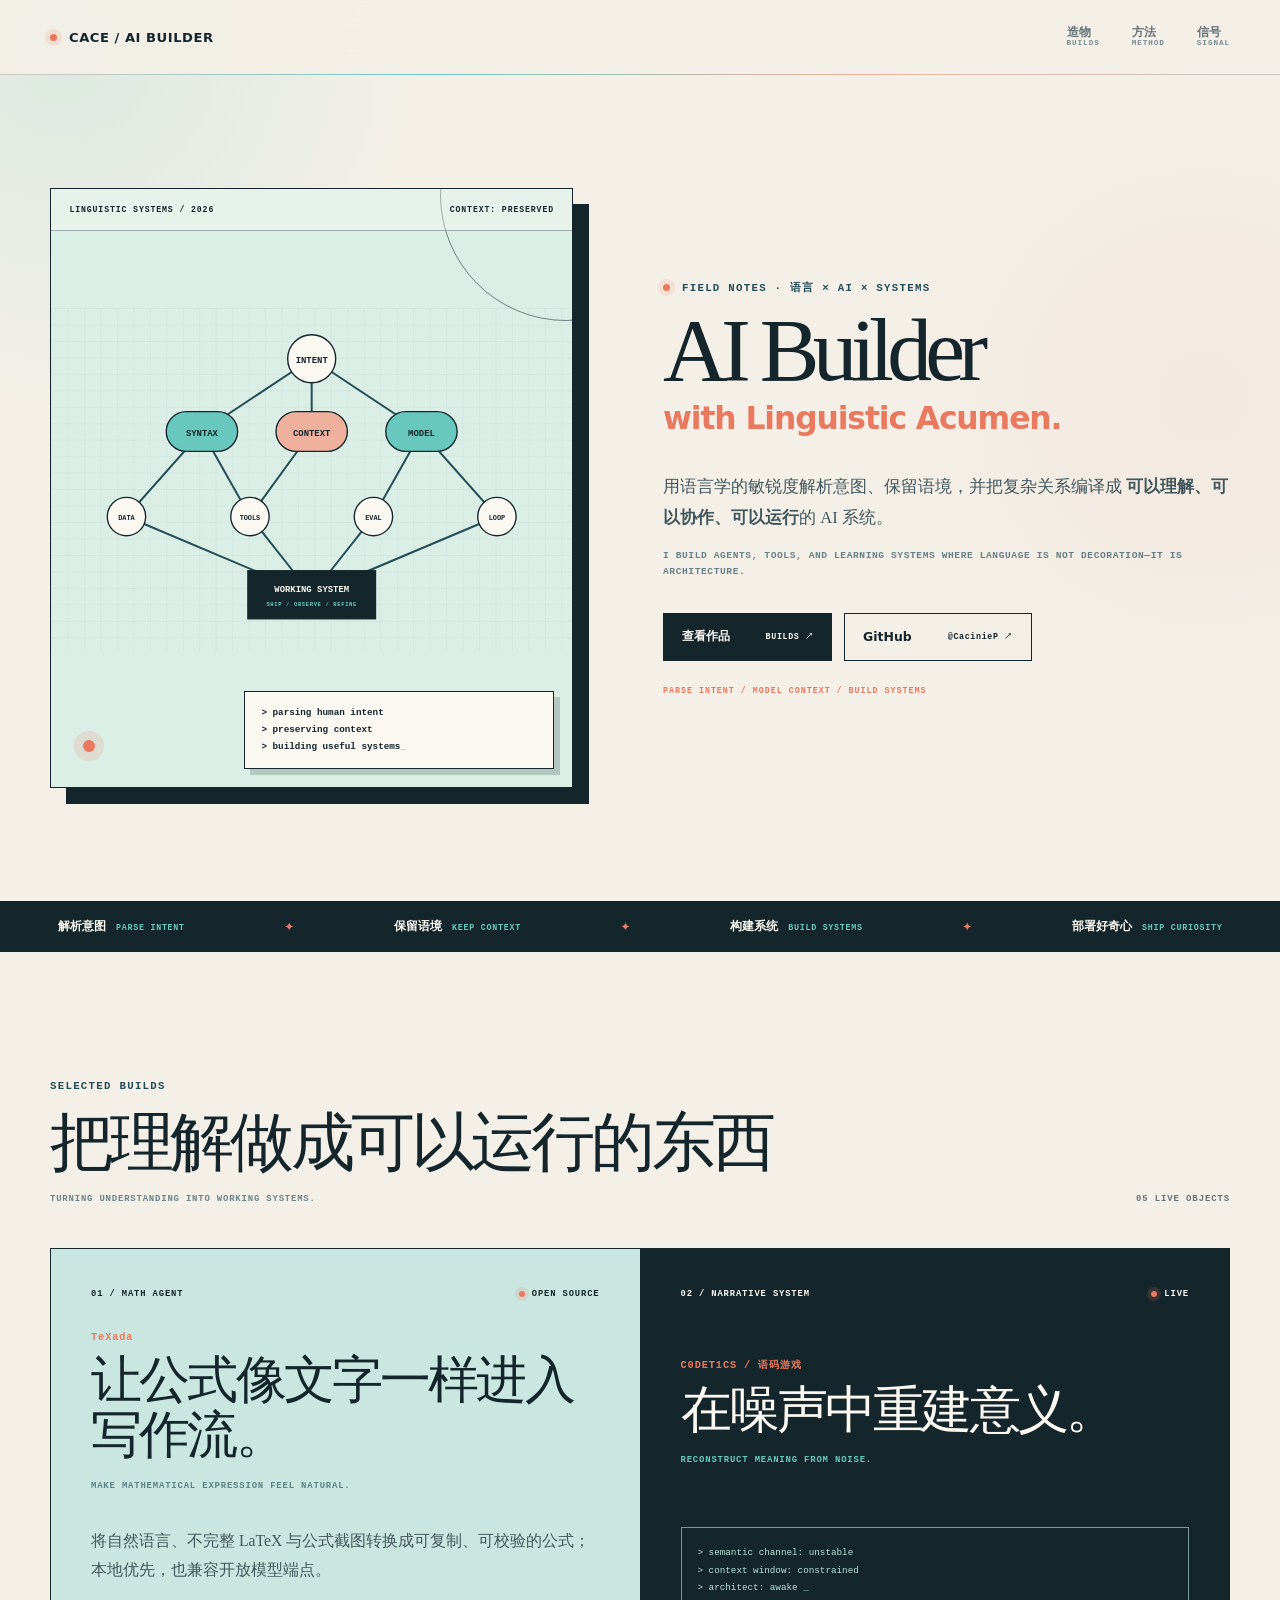
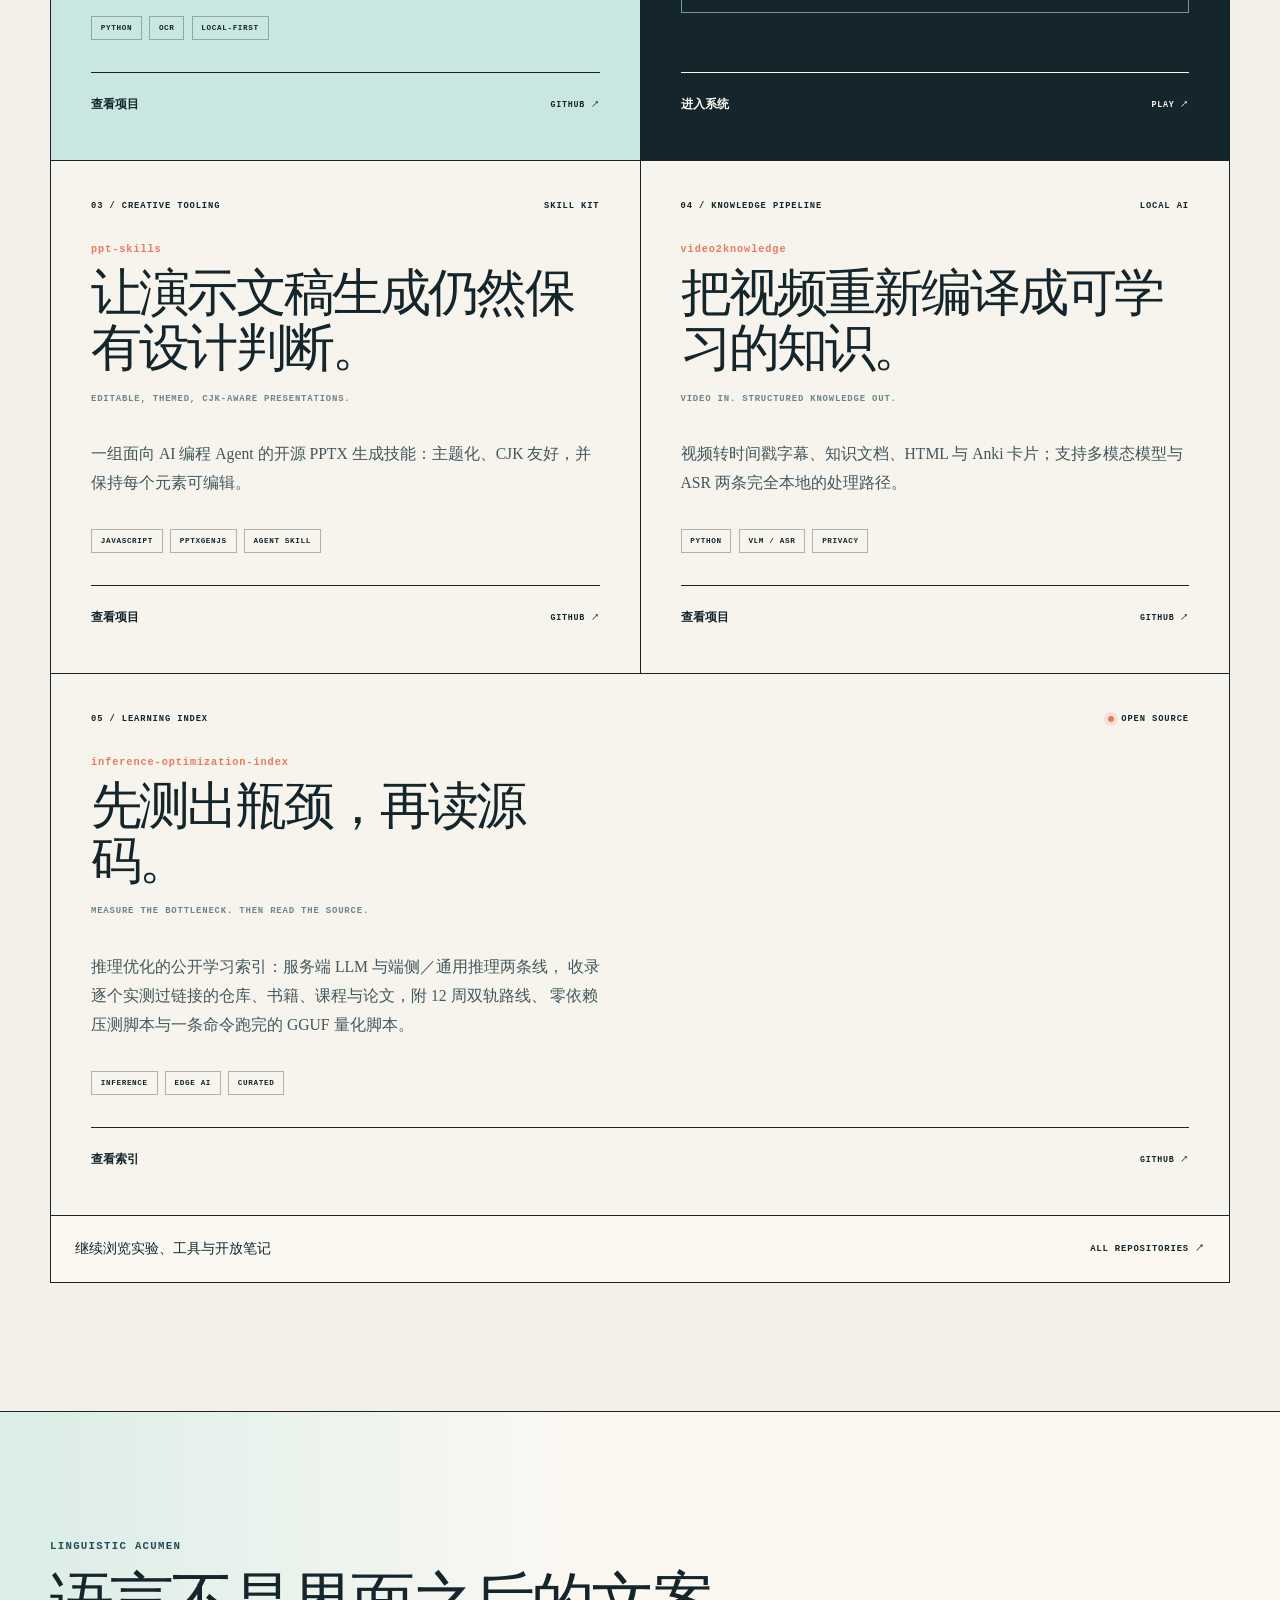
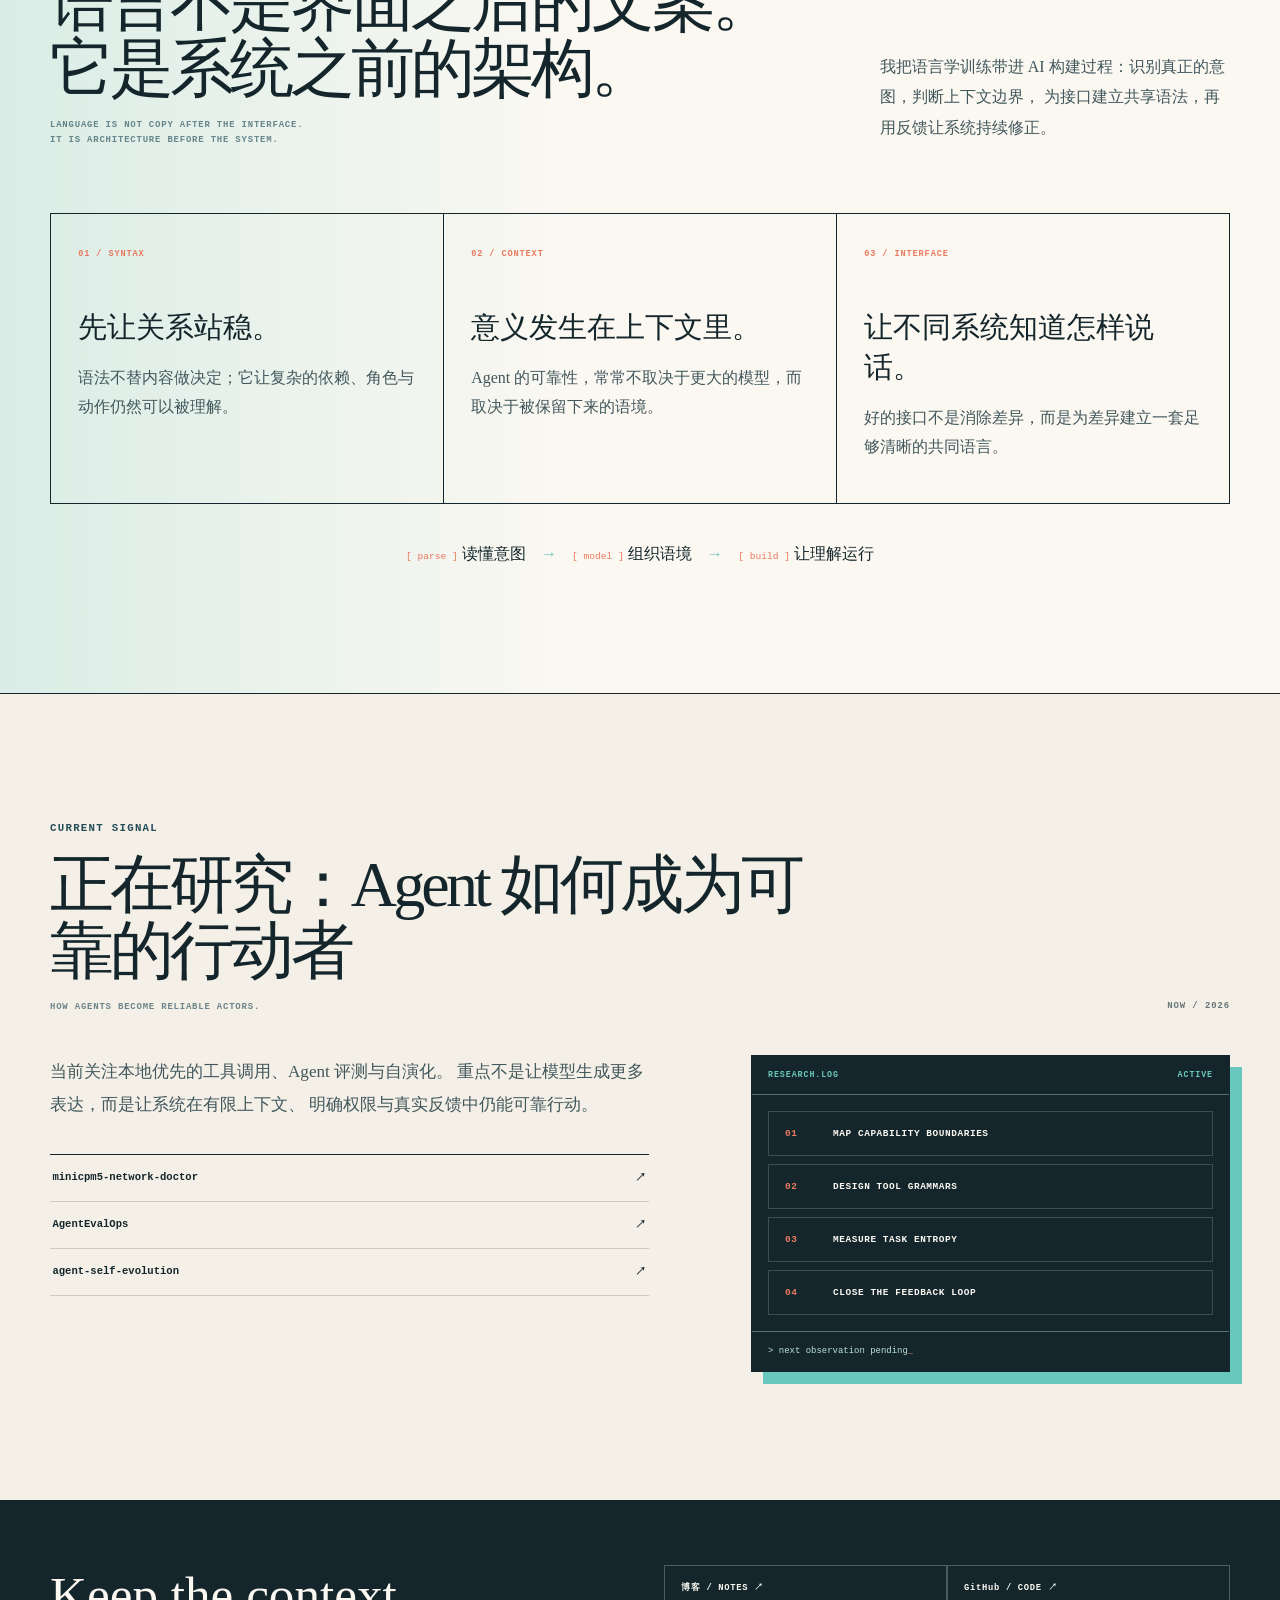
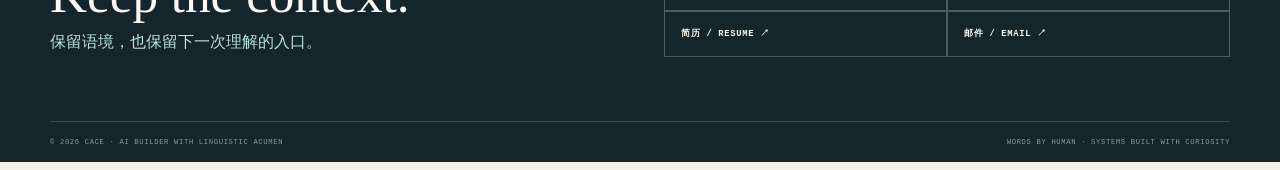
==== commit 1cd79127: "portfolio: add inference-optimization-index as wide closing card - 第 5 张卡横跨整行（project-card--wide），避免" ====
--- a/index.html
+++ b/index.html
@@ -186,7 +186,7 @@
               TURNING UNDERSTANDING INTO WORKING SYSTEMS.
             </p>
           </div>
-          <span class="section-index">04 LIVE OBJECTS</span>
+          <span class="section-index">05 LIVE OBJECTS</span>
         </div>
 
         <div class="project-grid">
@@ -305,6 +305,37 @@
               aria-label="在 GitHub 查看 video2knowledge"
             >
               查看项目 <span>GITHUB ↗</span>
+            </a>
+          </article>
+
+          <article class="project-card project-card--wide">
+            <div class="project-topline">
+              <span>05 / LEARNING INDEX</span>
+              <span class="live"><i></i> OPEN SOURCE</span>
+            </div>
+            <div>
+              <p class="project-kicker">inference-optimization-index</p>
+              <h3>先测出瓶颈，再读源码。</h3>
+              <p class="translation" lang="en">
+                MEASURE THE BOTTLENECK. THEN READ THE SOURCE.
+              </p>
+            </div>
+            <p class="project-copy">
+              推理优化的公开学习索引：服务端 LLM 与端侧／通用推理两条线，
+              收录逐个实测过链接的仓库、书籍、课程与论文，附 12 周双轨路线、
+              零依赖压测脚本与一条命令跑完的 GGUF 量化脚本。
+            </p>
+            <div class="tag-row">
+              <span>INFERENCE</span><span>EDGE AI</span><span>CURATED</span>
+            </div>
+            <a
+              class="project-link"
+              href="https://github.com/CacinieP/inference-optimization-index"
+              target="_blank"
+              rel="noreferrer"
+              aria-label="在 GitHub 查看推理优化学习索引"
+            >
+              查看索引 <span>GITHUB ↗</span>
             </a>
           </article>
         </div>
--- a/styles.css
+++ b/styles.css
@@ -542,6 +542,12 @@
   color: var(--paper-bright);
 }
 
+/* 奇数张卡片时收尾用：横跨整行，避免右侧留下半格空白 */
+.project-card--wide {
+  grid-column: 1 / -1;
+  min-height: 360px;
+}
+
 .project-card--dark:hover {
   background: var(--ink-soft);
 }
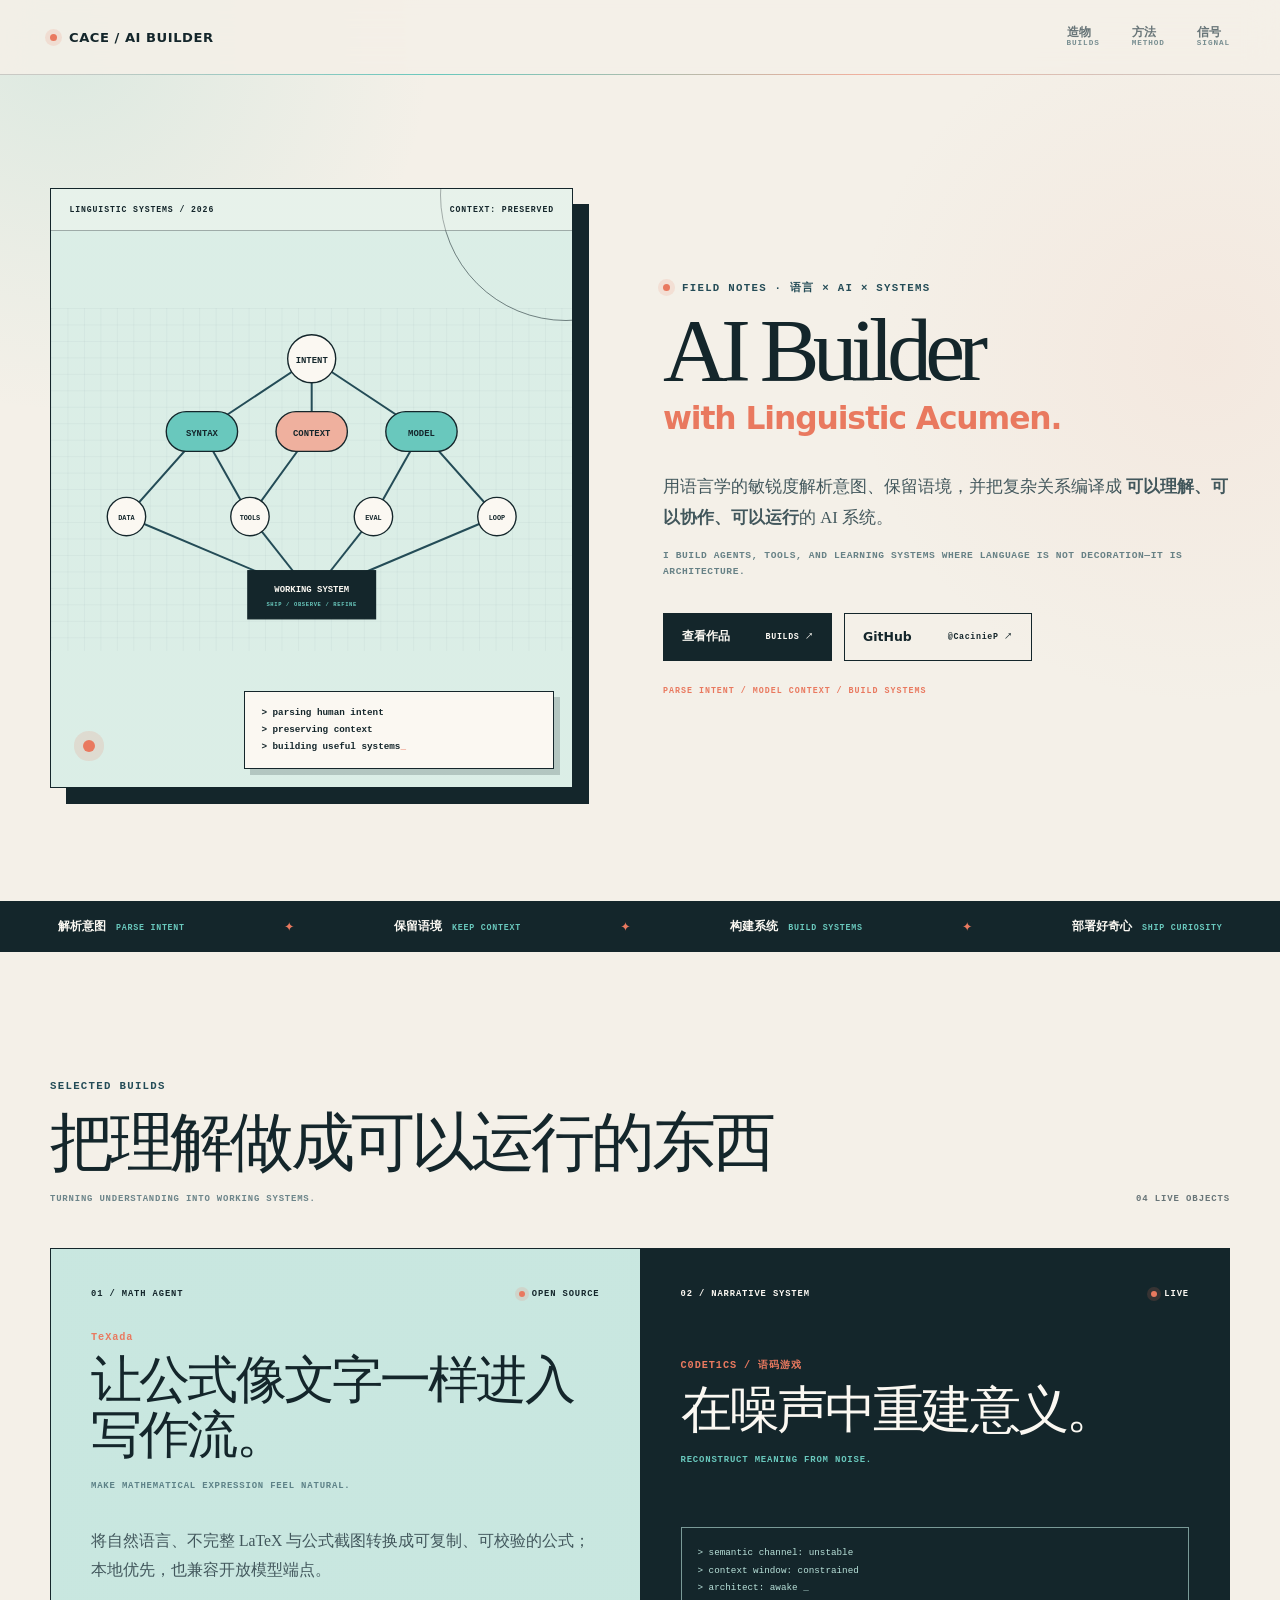
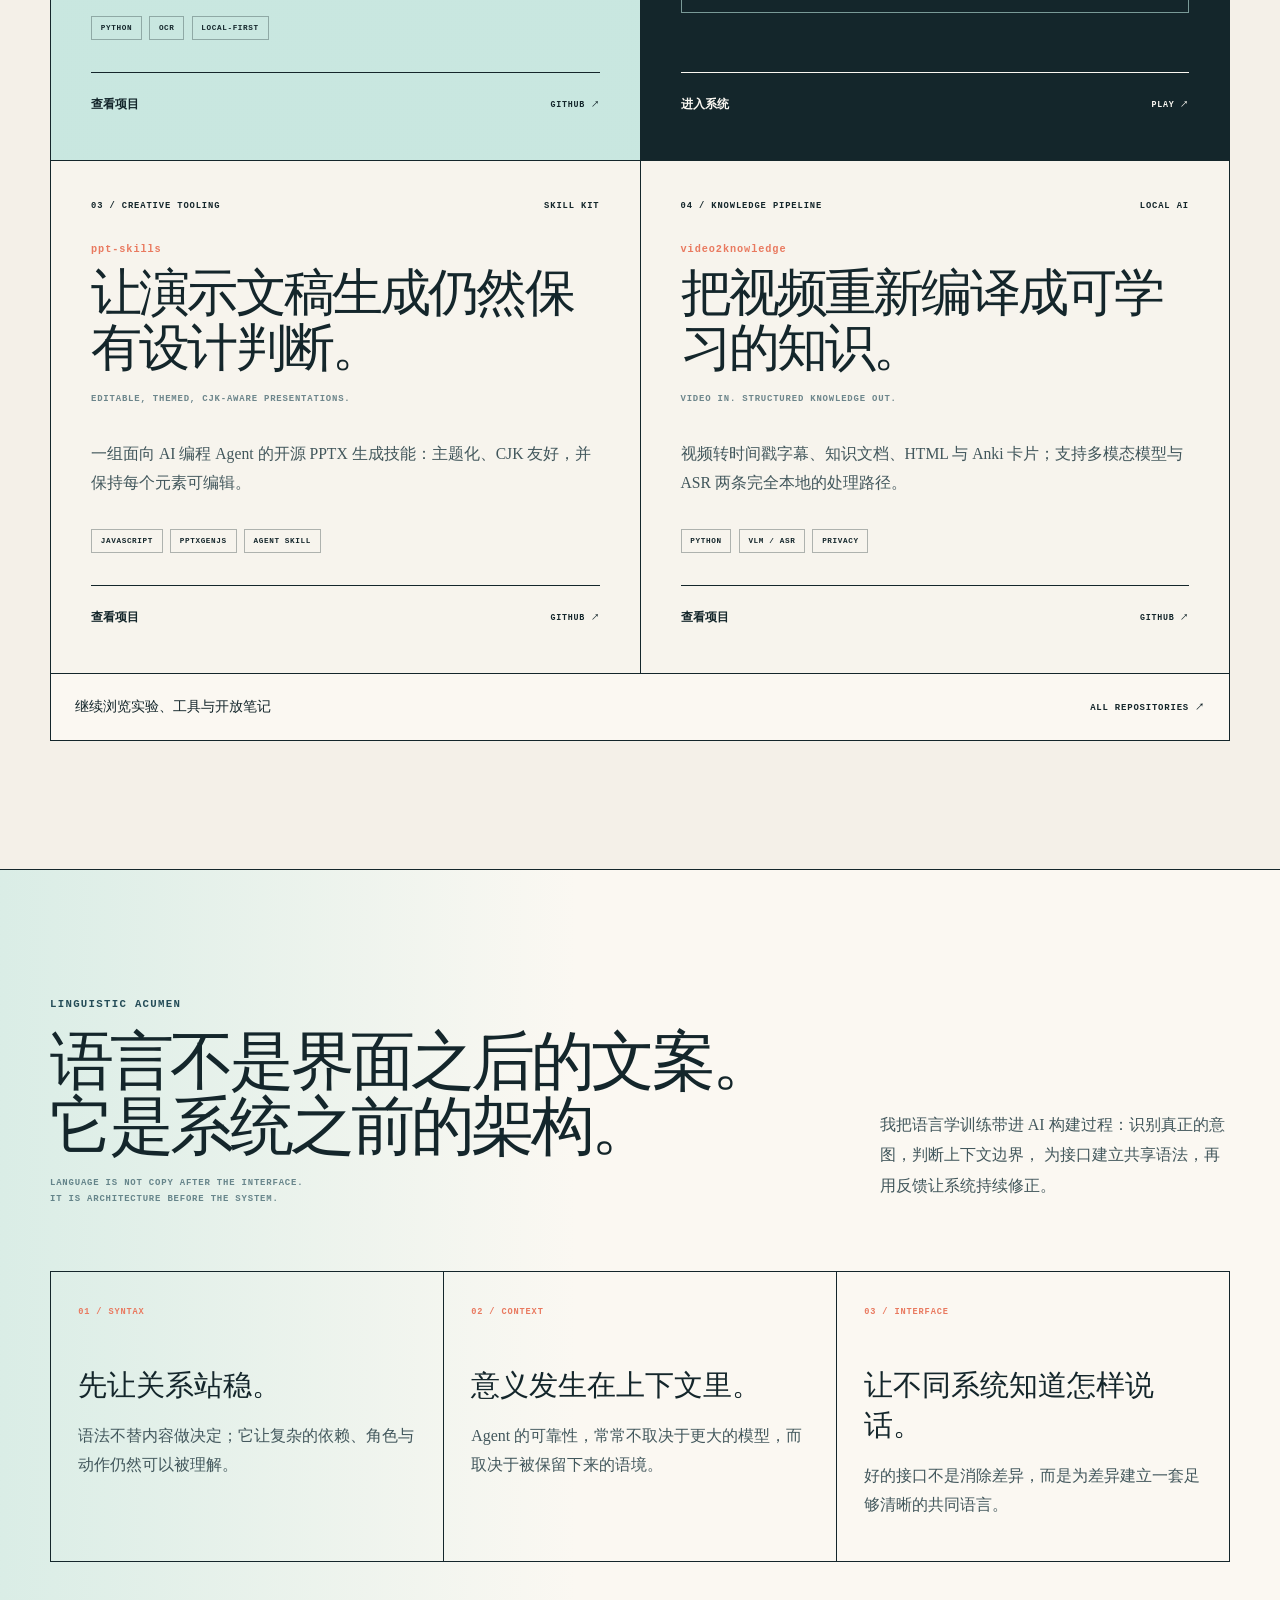
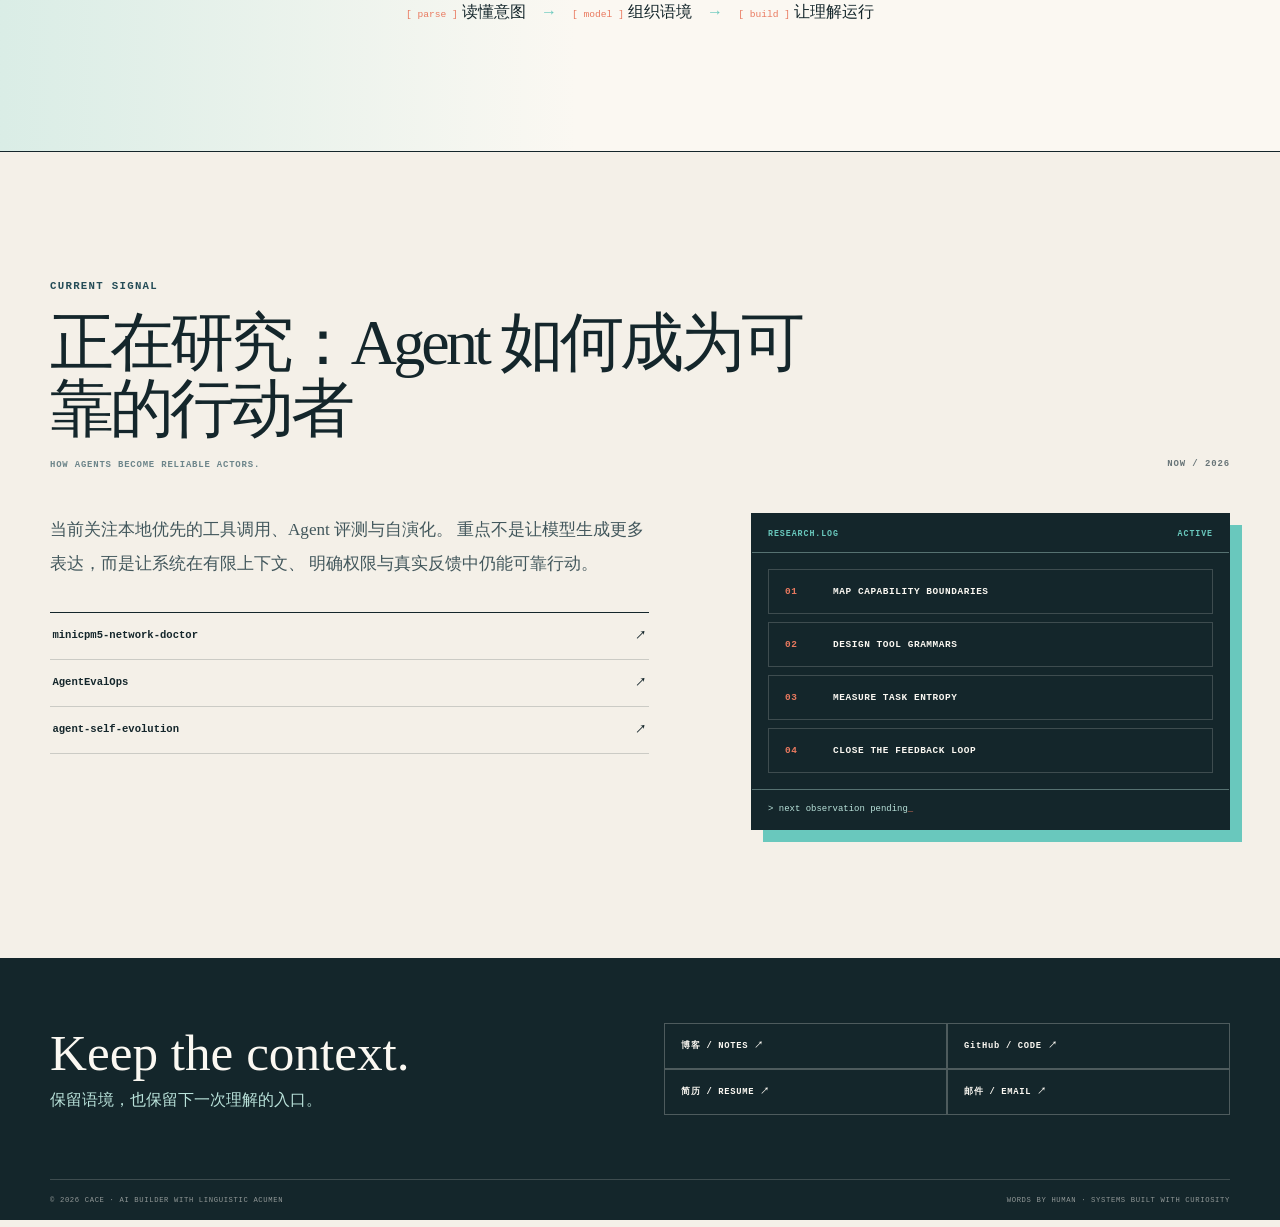
==== commit 80620ec8: "Revert "portfolio: add inference-optimization-index as wide closing card" This reverts commit 1cd791" ====
--- a/index.html
+++ b/index.html
@@ -186,7 +186,7 @@
               TURNING UNDERSTANDING INTO WORKING SYSTEMS.
             </p>
           </div>
-          <span class="section-index">05 LIVE OBJECTS</span>
+          <span class="section-index">04 LIVE OBJECTS</span>
         </div>
 
         <div class="project-grid">
@@ -305,37 +305,6 @@
               aria-label="在 GitHub 查看 video2knowledge"
             >
               查看项目 <span>GITHUB ↗</span>
-            </a>
-          </article>
-
-          <article class="project-card project-card--wide">
-            <div class="project-topline">
-              <span>05 / LEARNING INDEX</span>
-              <span class="live"><i></i> OPEN SOURCE</span>
-            </div>
-            <div>
-              <p class="project-kicker">inference-optimization-index</p>
-              <h3>先测出瓶颈，再读源码。</h3>
-              <p class="translation" lang="en">
-                MEASURE THE BOTTLENECK. THEN READ THE SOURCE.
-              </p>
-            </div>
-            <p class="project-copy">
-              推理优化的公开学习索引：服务端 LLM 与端侧／通用推理两条线，
-              收录逐个实测过链接的仓库、书籍、课程与论文，附 12 周双轨路线、
-              零依赖压测脚本与一条命令跑完的 GGUF 量化脚本。
-            </p>
-            <div class="tag-row">
-              <span>INFERENCE</span><span>EDGE AI</span><span>CURATED</span>
-            </div>
-            <a
-              class="project-link"
-              href="https://github.com/CacinieP/inference-optimization-index"
-              target="_blank"
-              rel="noreferrer"
-              aria-label="在 GitHub 查看推理优化学习索引"
-            >
-              查看索引 <span>GITHUB ↗</span>
             </a>
           </article>
         </div>
--- a/styles.css
+++ b/styles.css
@@ -542,12 +542,6 @@
   color: var(--paper-bright);
 }
 
-/* 奇数张卡片时收尾用：横跨整行，避免右侧留下半格空白 */
-.project-card--wide {
-  grid-column: 1 / -1;
-  min-height: 360px;
-}
-
 .project-card--dark:hover {
   background: var(--ink-soft);
 }
